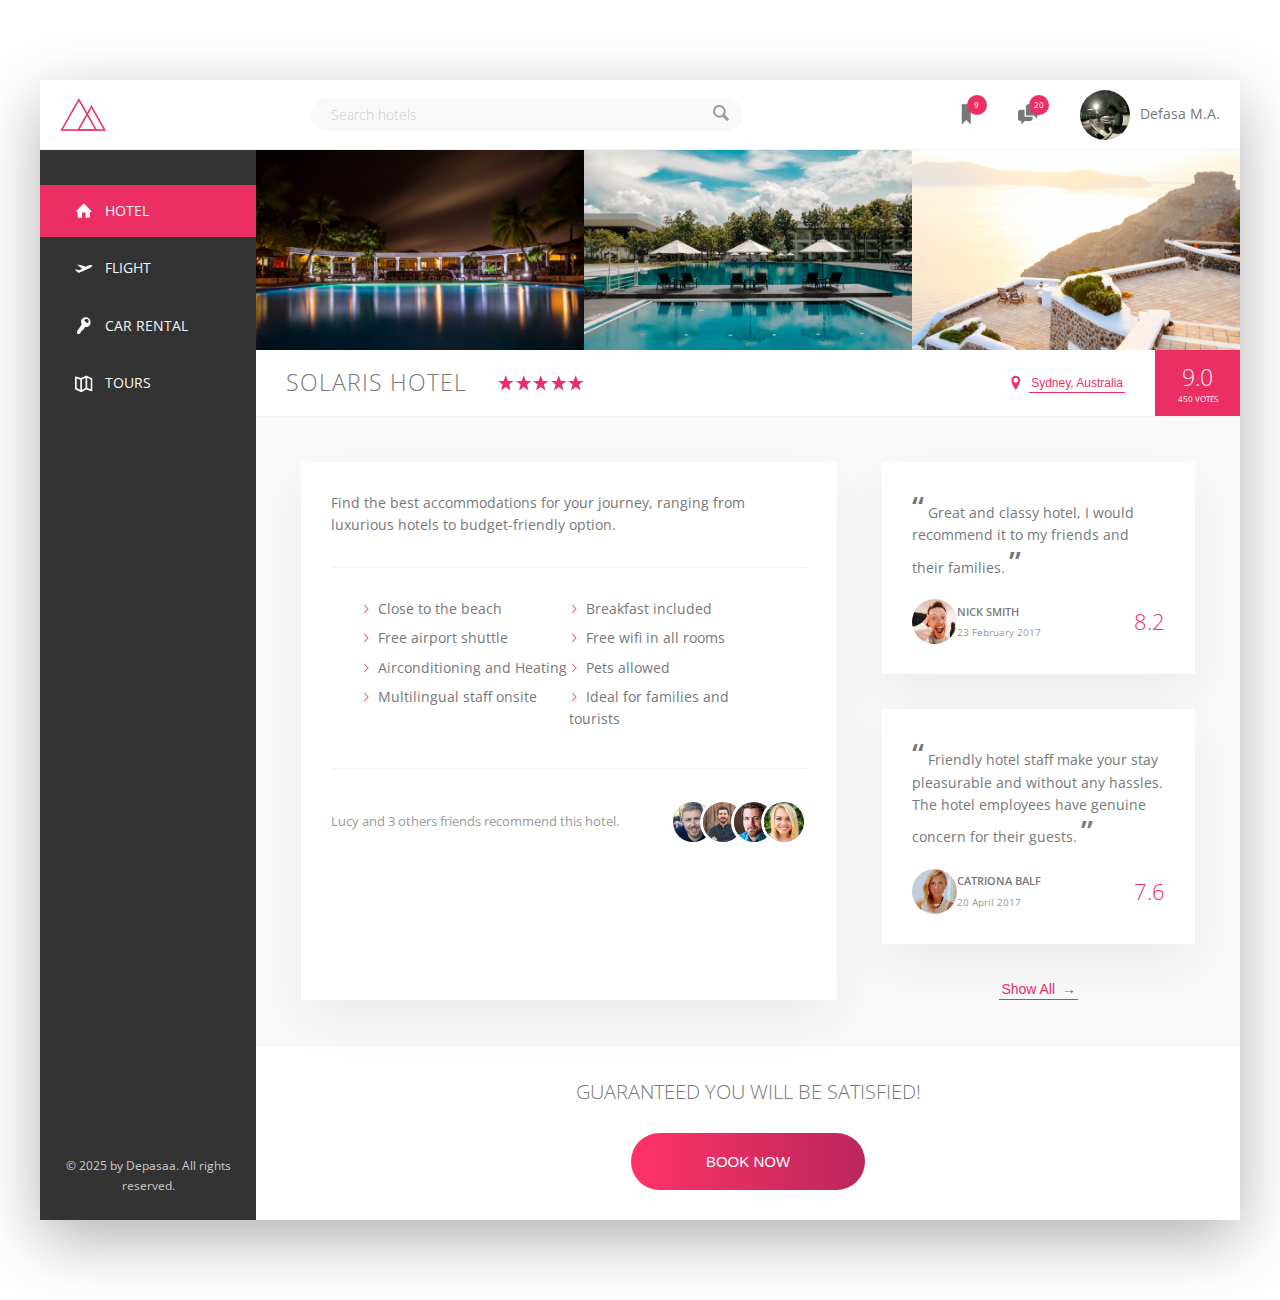
==== index.html @ 9e6db372 "first commit" ====
<!DOCTYPE html>
<html lang="en">
    <head>
        <meta charset="UTF-8">
        <meta name="viewport" content="width=device-width, initial-scale=1.0">
        
        <link href="https://fonts.googleapis.com/css?family=Open+Sans:300,400,600" rel="stylesheet">
        <link rel="stylesheet" href="css/style.css">
        <link rel="shortcut icon" type="image/png" href="img/favicon.png">
        
        <title>Project 2 Trillo </title>
    </head>
    <body>
        <div class="container">
          <header class="header">
            <img src="img/logo.png" alt="trillo logo" class="logo">
            <form action="#" class="search">
              <input type="text" class="search__input" placeholder="Search hotels">
              <button class="search__button">
                <svg class="search__icon">
                  <use xlink:href="img/sprite.svg#icon-magnifying-glass"></use>
                </svg>
              </button>
            </form>
            <nav class="user-nav">
              <div class="user-nav__icon-box">
                <svg class="user-nav__icon">
                    <use xlink:href="img/sprite.svg#icon-bookmark"></use>
                </svg>
                <span class="user-nav__notification">9</span>
              </div>
              <div class="user-nav__icon-box">
                  <svg class="user-nav__icon">
                      <use xlink:href="img/sprite.svg#icon-chat"></use>
                  </svg>
                  <span class="user-nav__notification">20</span>             
              </div>
              <div class="user-nav__user">
                <a href="profile.html" class="user-nav__user-link">
                  <img src="logo.jpg" alt="User photo" class="user-nav__user-photo">
                </a>
                <span class="user-nav__user-name">Defasa M.A.</span>
              </div>
            </nav>
          </header>
          <div class="content">
            <nav class="sidebar">
              <ul class="side-nav">
                <li class="side-nav__item side-nav__item--active">
                  <a href="index.html" class="side-nav__link">
                    <svg class="side-nav__icon">
                      <use xlink:href="img/sprite.svg#icon-home">
                      </use>
                    </svg>
                    <span>Hotel</span>
                  </a>
                </li>
                <li class="side-nav__item">
                    <a href="flight.html" class="side-nav__link">
                      <svg class="side-nav__icon">
                        <use xlink:href="img/sprite.svg#icon-aircraft-take-off">
                        </use>
                      </svg>
                      <span>Flight</span>
                    </a>
                  </li>
                  <li class="side-nav__item">
                    <a href="car.html" class="side-nav__link">
                      <svg class="side-nav__icon">
                        <use xlink:href="img/sprite.svg#icon-key">
                        </use>
                      </svg>
                      <span>Car Rental</span>
                    </a>
                  </li>
                  <li class="side-nav__item">
                    <a href="tours.html" class="side-nav__link">
                      <svg class="side-nav__icon">
                        <use xlink:href="img/sprite.svg#icon-map">
                        </use>
                      </svg>
                      <span>Tours</span>
                    </a>
                  </li>
              </ul>
              <div class="legal">
                &copy; 2025 by Depasaa. All rights reserved.
              </div>
            </nav>
            <!-- Hotel View Section -->
            <main class="hotel-view">
                <!-- GALLERY -->
                <div class="gallery">
                  <figure class="gallery__item">
                    <img src="img/hotel-1.jpg" alt="Photo of hotel 1" class="gallery__photo">
                  </figure>
                  <figure class="gallery__item">
                    <img src="img/hotel-2.jpg" alt="Photo of hotel 2" class="gallery__photo">
                  </figure>
                  <figure class="gallery__item">
                    <img src="img/hotel-3.jpg" alt="Photo of hotel 3" class="gallery__photo">
                  </figure>
                </div>
                
                <!-- HOTEL OVERVIEW -->
                <div class="overview">
                  <h1 class="overview__heading">Solaris Hotel</h1>
                  <div class="overview__stars">
                    <svg class="overview__icon-star">
                      <use xlink:href="img/sprite.svg#icon-star"></use>
                    </svg>
                    <svg class="overview__icon-star">
                      <use xlink:href="img/sprite.svg#icon-star"></use>
                    </svg>
                    <svg class="overview__icon-star">
                      <use xlink:href="img/sprite.svg#icon-star"></use>
                    </svg>
                    <svg class="overview__icon-star">
                      <use xlink:href="img/sprite.svg#icon-star"></use>
                    </svg>
                    <svg class="overview__icon-star">
                      <use xlink:href="img/sprite.svg#icon-star"></use>
                    </svg>
                  </div>

                  <div class="overview__location">
                      <svg class="overview__location--icon">
                        <use xlink:href="img/sprite.svg#icon-location-pin"></use>
                      </svg>
                      <button class="btn-inline">Sydney, Australia</button>
                  </div>

                  <div class="overview__rating">
                    <div class="overview__rating--average">9.0</div>
                    <div class="overview__rating--count">450 votes</div>
                  </div>
                </div>

                <!-- DETAILS -->
                <div class="detail">
                  <div class="description">
                    <p class="paragraph">
                      Find the best accommodations for your journey, ranging from luxurious hotels to budget-friendly option.
                    </p>

                    <ul class="list">
                      <li class="list__item">Close to the beach</li>
                      <li class="list__item">Breakfast included</li>
                      <li class="list__item">Free airport shuttle</li>
                      <li class="list__item">Free wifi in all rooms</li>
                      <li class="list__item">Airconditioning and Heating</li>
                      <li class="list__item">Pets allowed</li>
                      <li class="list__item">Multilingual staff onsite</li>
                      <li class="list__item">Ideal for families and tourists</li>
                    </ul>
                    <div class="recommend">
                      <p class="recommend__count">
                        Lucy and 3 others friends recommend this hotel.
                      </p>
                      <div class="recommend__friends">
                        <img src="img/user-3.jpg" alt="Friend 1" class="recommend__photo">
                        <img src="img/user-4.jpg" alt="Friend 2" class="recommend__photo">
                        <img src="img/user-5.jpg" alt="Friend 3" class="recommend__photo">
                        <img src="img/user-6.jpg" alt="Friend 4" class="recommend__photo">
                      </div>
                    </div>
                  </div>

                  <div class="user-reviews">
                    <figure class="review">
                      <blockquote class="review__text">
                        Great and classy hotel, I would recommend it to my friends and their families.
                      </blockquote>
                      <figcaption class="review__user">
                        <img src="img/user-1.jpg" alt="User 1" class="review__photo">
                        <div class="review__user--box">
                          <p class="review__user--name">Nick Smith</p>
                          <p class="review__user--date">23 February 2017</p>
                        </div>
                        <div class="review__rating">8.2</div>
                      </figcaption>
                    </figure>

                    <figure class="review">
                      <blockquote class="review__text">
                        Friendly hotel staff make your stay pleasurable and without any hassles. The hotel employees
                        have genuine concern for their guests.
                      </blockquote>
                      <figcaption class="review__user">
                        <img src="img/user-2.jpg" alt="User 2" class="review__photo">
                        <div class="review__user--box">
                            <p class="review__user--name">Catriona Balf</p>
                            <p class="review__user--date">20 April 2017</p>
                        </div>
                        <div class="review__rating">7.6</div>
                      </figcaption>
                    </figure>

                    <button class="btn-inline">Show All <span>&rarr;</span></button>
                  </div>
                </div>
                
                <div class="cta">
                  <h2 class="cta__book-now">
                    Guaranteed you will be satisfied!
                  </h2>
                  <button class="btn" onclick="location.href='bhotel.html'">
                    <span class="btn__visible">Book Now</span>
                    <span class="btn__hidden">Before it's to late!</span>
                  </button>                  
                </div>
            </main>
          </div>
        </div>
        <script>
          // Mendapatkan semua elemen menu
          const navItems = document.querySelectorAll('.side-nav__item');
          const currentPage = window.location.pathname.split('/').pop();
        
          // Iterasi semua elemen menu
          navItems.forEach((item) => {
            const link = item.querySelector('.side-nav__link');
            if (link.getAttribute('href') === currentPage) {
              item.classList.add('side-nav__item--active'); 
            } else {
              item.classList.remove('side-nav__item--active'); 
            }
          });
        </script>
        
        
    </body>
</html>
---- css/style.css ----
:root {
  --color-primary: #eb2f64;
  --color-primary-light: #FF3366;
  --color-primary-dark: #BA265D;
  --color-grey-light-1: #faf9f9;
  --color-grey-light-2: #f4f2f2;
  --color-grey-light-3: #f0eeee;
  --color-grey-light-4: #ccc;
  --color-grey-dark-1: #333;
  --color-grey-dark-2: #777;
  --color-grey-dark-3: #999;
  --shadow-dark: 0 2rem 6rem rgba(0, 0, 0, 0.3);
  --shadow-light: 0 2rem 5rem rgba(0, 0, 0, 0.06);
  --line: 1px solid var(--color-grey-light-2);
}

* {
  margin: 0;
  padding: 0;
}

*,
*::before,
*::after {
  box-sizing: inherit;
}

html {
  box-sizing: border-box;
  font-size: 62.5%;
}

@media only screen and (max-width: 68.75em) {
  html {
    font-size: 50%;
  }
}

body {
  font-family: 'Open Sans', sans-serif;
  font-weight: 400;
  line-height: 1.6;
  color: var(--color-grey-dark-2);
  background-image: linear-gradient(to right bottom, var(--color-grey-light-1), var(--color-grey-light));
  background-size: cover;
  background-repeat: no-repeat;
  min-height: 100vh;
  width: 100vw;
}

.container {
  max-width: 120rem;
  margin: 8rem auto;
  background-color: var(--color-grey-light-1);
  box-shadow: var(--shadow-dark);
  min-height: 50rem;
}

@media only screen and (max-width: 75em) {
  .container {
    margin: 0 auto;
    width: 100%;
    max-width: 100%;
  }
}

.header {
  font-size: 1.4rem;
  height: 7rem;
  background-color: #fff;
  border-bottom: var(--line);
  display: flex;
  justify-content: space-between;
  align-items: center;
  width: 100%;
}

.content {
  display: flex;
}

@media only screen and (max-width: 56.25em) {
  .content {
    flex-direction: column;
  }
}

.sidebar {
  background-color: var(--color-grey-dark-1);
  flex: 0 0 18%;
  display: flex;
  flex-direction: column;
  justify-content: space-between;
}

.hotel-view {
  background-color: #fff;
  flex: 1;
}

.detail {
  font-size: 1.4rem;
  display: flex;
  padding: 4.5rem;
  background-color: var(--color-grey-light-1);
  border-bottom: var(--line);
}

.description {
  background-color: #fff;
  box-shadow: var(--shadow-light);
  padding: 3rem;
  flex: 0 0 60%;
  margin-right: 4.5rem;
}

.user-reviews {
  flex: 1;
  display: flex;
  flex-direction: column;
  align-items: center;
}

.logo {
  height: 3.25rem;
  margin-left: 2rem;
}

.search {
  flex: 0 0 40%;
  display: flex;
  align-items: center;
  justify-content: center;
}

.search__input {
  color: inherit;
  font-family: inherit;
  font-size: inherit;
  background-color: var(--color-grey-light-1);
  border: none;
  padding: .7rem 2rem;
  border-radius: 10rem;
  width: 90%;
  transition: all 0.2s;
  margin-right: -3.25rem;
}

.search__input:focus {
  outline: none;
  width: 100%;
  background-color: var(--color-grey-light-2);
}

.search__input::-webkit-input-placeholder {
  font-weight: 100;
  color: var(--color-grey-light-4);
}

.search__input:focus+.search__button {
  background-color: var(--color-grey-light-2);
}

.search__button {
  border: none;
  background-color: var(--color-grey-light-1);
}

.search__button:focus {
  outline: none;
}

.search__button:active {
  transform: translateY(0.2rem);
}

.search__icon {
  height: 2rem;
  width: 2rem;
  fill: var(--color-grey-dark-3);
}

.user-nav {
  align-self: stretch;
  display: flex;
  justify-content: space-between;
  align-items: center;
}

.user-nav>* {
  padding: 0 2rem;
  cursor: pointer;
  height: 100%;
  display: flex;
  align-items: center;
}

.user-nav>*:hover {
  background: var(--color-primary-light-1);
}

.user-nav__icon-box {
  position: relative;
}

.user-nav__icon {
  height: 2.25rem;
  width: 2.25rem;
  fill: var(--color-grey-dark-2);
}

.user-nav__notification {
  font-size: 0.8rem;
  height: 1.75rem;
  width: 1.75rem;
  background-color: var(--color-primary);
  border-radius: 50%;
  color: #fff;
  padding: 1rem;
  position: absolute;
  top: 1.5rem;
  right: 1.1rem;
  display: flex;
  align-items: center;
  justify-content: center;
}

.user-nav__user-photo {
  height: 3.75rem;
  width: 3.75rem;
  border-radius: 50%;
  margin-right: 1rem;
}

.side-nav {
  font-size: 1.4rem;
  list-style: none;
  margin-top: 3.5rem;
  display: flex;
  flex-direction: column;
}

@media only screen and (max-width: 56.25em) {
  .side-nav {
    display: flex;
    flex-direction: row;
    margin: 0;
  }
}

.side-nav__item {
  position: relative;
}

.side-nav__item:not(:last-child) {
  margin-bottom: .5rem;
}

@media only screen and (max-width: 56.25em) {
  .side-nav__item:not(:last-child) {
    margin-bottom: 0;
  }
}

@media only screen and (max-width: 56.25em) {
  .side-nav__item {
    flex: 1;
    align-self: stretch;
    margin-bottom: 0 !important;
  }
}

.side-nav__item::before {
  content: "";
  position: absolute;
  top: 0;
  left: 0;
  height: 100%;
  width: 3px;
  background-color: var(--color-primary);
  transform: scaleY(0);
  transition: transform 0.2s, width 0.4s cubic-bezier(1, 0, 0, 1) 0.2s, background-color 0.1s;
}

.side-nav__item:hover::before,
.side-nav__item--active::before {
  transform: scaleY(1);
  width: 100%;
}

.side-nav__item:active::before {
  background-color: var(--color-primary-light);
}

.side-nav__link:link,
.side-nav__link:visited {
  color: var(--color-grey-light-1);
  display: block;
  text-transform: uppercase;
  padding: 1.5rem 3.5rem;
  position: relative;
  text-decoration: none;
  display: flex;
  align-items: center;
  z-index: 10;
}

@media only screen and (max-width: 56.25em) {

  .side-nav__link:link,
  .side-nav__link:visited {
    justify-content: center;
  }
}

.side-nav__icon {
  width: 1.75rem;
  height: 1.75rem;
  margin-right: 1.2rem;
  fill: currentColor;
}

.legal {
  color: var(--color-grey-light-4);
  font-size: 1.2rem;
  padding: 2.5rem;
  text-align: center;
}

@media only screen and (max-width: 56.25em) {
  .legal {
    display: none;
  }
}

.gallery {
  display: flex;
}

.gallery__item {
  flex: 1;
  overflow: hidden; /* Prevents overflow */
}

.gallery__photo {
  width: 100%; /* Ensures the image fills its container */
  height: 200px; /* Ensures uniform height */
  object-fit: cover; /* Maintains aspect ratio while cropping */
  margin: 0; /* Removes default margin */
  padding: 0; /* Removes default padding */
  display: block; /* Ensures no extra spacing from inline behavior */
}

.overview {
  border-bottom: var(--line);
  display: flex;
  align-items: center;
}

.overview__heading {
  font-size: 2.25rem;
  font-weight: 300;
  letter-spacing: 1px;
  padding: 1.5rem 3rem;
  text-transform: uppercase;
}

.overview__stars {
  display: flex;
  margin-right: auto;
}

.overview__icon-star,
.overview__location--icon {
  height: 1.75rem;
  width: 1.75rem;
  fill: var(--color-primary);
}

.overview__location {
  align-items: center;
  display: flex;
  font-size: 1.2rem;
}

.overview__location--icon {
  margin-right: .5rem;
}

.overview__rating {
  align-self: stretch;
  background-color: var(--color-primary);
  color: #fff;
  display: flex;
  justify-content: center;
  align-items: center;
  flex-direction: column;
  margin-left: 3rem;
  padding: 0 2.25rem;
}

.overview__rating--count {
  font-size: .8rem;
  text-transform: uppercase;
}

.overview__rating--average {
  color: var(--color-grey-light-1);
  font-size: 2.25rem;
  font-weight: 300;
  margin-bottom: -3px;
}

.btn-inline {
  background-color: transparent;
  border: none;
  border-bottom: currentColor 1px solid;
  cursor: pointer;
  display: inline-block;
  color: var(--color-primary);
  font-size: inherit;
  padding: 2px;
  transition: all .2s;
}

.btn-inline span {
  margin-left: .3rem;
  transition: margin-left 0.2s;
}

.btn-inline:hover {
  color: var(--color-grey-dark-1);
}

.btn-inline:hover span {
  margin-left: .8rem;
}

.btn-inline:focus {
  animation: pulsate 1s infinite;
  outline: none;
}

@keyframes pulsate {
  0% {
    transform: scale(1);
    box-shadow: none;
  }

  50% {
    transform: scale(1.05);
    box-shadow: 0 1rem 4rem rgba(0, 0, 0, 0.25);
  }

  100% {
    transform: scale(1);
    box-shadow: none;
  }
}

.paragraph:not(:last-of-type) {
  margin-bottom: 2rem;
}

.list {
  list-style: none;
  margin: 3rem 0;
  padding: 3rem;
  border-top: var(--line);
  border-bottom: var(--line);
  display: flex;
  flex-wrap: wrap;
}

.list__item {
  flex: 0 0 50%;
  margin-bottom: .7rem;
}

@media only screen and (max-width: 56.25em) {
  .list__item {
    flex: 0 0 100;
  }
}

.list__item::before {
  content: "";
  display: inline-block;
  height: 1rem;
  width: 1rem;
  margin-right: .7rem;
  background-color: var(--color-primary);
  -webkit-mask-image: url(../img/chevron-thin-right.svg);
  -webkit-mask-size: cover;
  mask-image: url(../img/chevron-thin-right.svg);
  mask-size: cover;
}

.recommend {
  font-size: 1.3rem;
  color: var(--color-grey-dark-3);
  display: flex;
  align-items: center;
}

.recommend__count {
  margin-right: auto;
}

.recommend__friends {
  display: flex;
}

.recommend__photo {
  box-sizing: content-box;
  height: 4rem;
  width: 4rem;
  border-radius: 50%;
  border: 3px solid white;
}

.recommend__photo:not(:last-child) {
  margin-right: -1.55rem;
}

.review {
  background-color: #fff;
  box-shadow: var(--shadow-light);
  padding: 3rem;
  margin-bottom: 3.5rem;
}

.review__text {
  margin-bottom: 2rem;
}

.review__user {
  display: flex;
  justify-content: space-between;
  align-items: center;
}

.review__photo {
  height: 4.5rem;
  width: 4.5rem;
  border-radius: 50%;
  margin-right: rem;
}

.review__user--box {
  margin-right: auto;
}

.review__user--name {
  font-size: 1.1rem;
  font-weight: 600;
  text-transform: uppercase;
  margin-bottom: .4rem;
}

.review__user--date {
  color: var(--color-grey-dark-3);
  font-size: 1rem;
}

.review__rating {
  color: var(--color-primary);
  font-size: 2.2rem;
  font-weight: 300;
}

.review__text::before {
  content: "\201C";
  font-size: 3rem;
  font-weight: 600;
  color: var(--color-grey-dark-2);
  line-height: 1;
}

.review__text::after {
  content: "\201D";
  font-size: 3rem;
  font-weight: 600;
  color: var(--color-grey-dark-2);
  line-height: 1;
}

.cta {
  padding: 3rem;
  text-align: center;
}

.cta__book-now {
  font-weight: 300;
  font-size: 2rem;
  margin-bottom: 2.5rem;
  text-transform: uppercase;
}

.btn {
  background-image: linear-gradient(to right, var(--color-primary-light), var(--color-primary-dark));
  border: none;
  border-radius: 100px;
  color: #fff;
  cursor: pointer;
  font-size: 1.5rem;
  font-weight: 300;
  position: relative;
  text-transform: uppercase;
  overflow: hidden;
}

.btn>* {
  height: 100%;
  width: 100%;
  transition: all 0.2s;
}

.btn__visible {
  display: inline-block;
  padding: 2rem 7.5rem;
}

.btn__hidden {
  display: inline-block;
  padding: 2rem 0;
  position: absolute;
  color: inherit;
  left: 0;
  top: -100%;
}

.btn:focus {
  outline: none;
  animation: pulsate 1s infinite;
}

.btn:hover {
  background-image: linear-gradient(to right, var(--color-primary-dark), var(--color-primary-light));
}

.btn:hover .btn__visible {
  transform: translateY(100%);
}

.btn:hover .btn__hidden {
  top: 0;
}
.user-nav__user-link {
  display: inline-block;
  border-radius: 50%; /* Membuat lingkaran */
}

.user-nav__user-link img {
  display: block;
  width: 50px; /* Ukuran gambar */
  height: 50px; /* Ukuran gambar */
  object-fit: cover; /* Agar gambar tetap proporsional */
  transition: transform 0.3s ease; /* Animasi saat hover */
}

.user-nav__user-link:hover img {
  transform: scale(1.1); /* Zoom in pada hover */
}
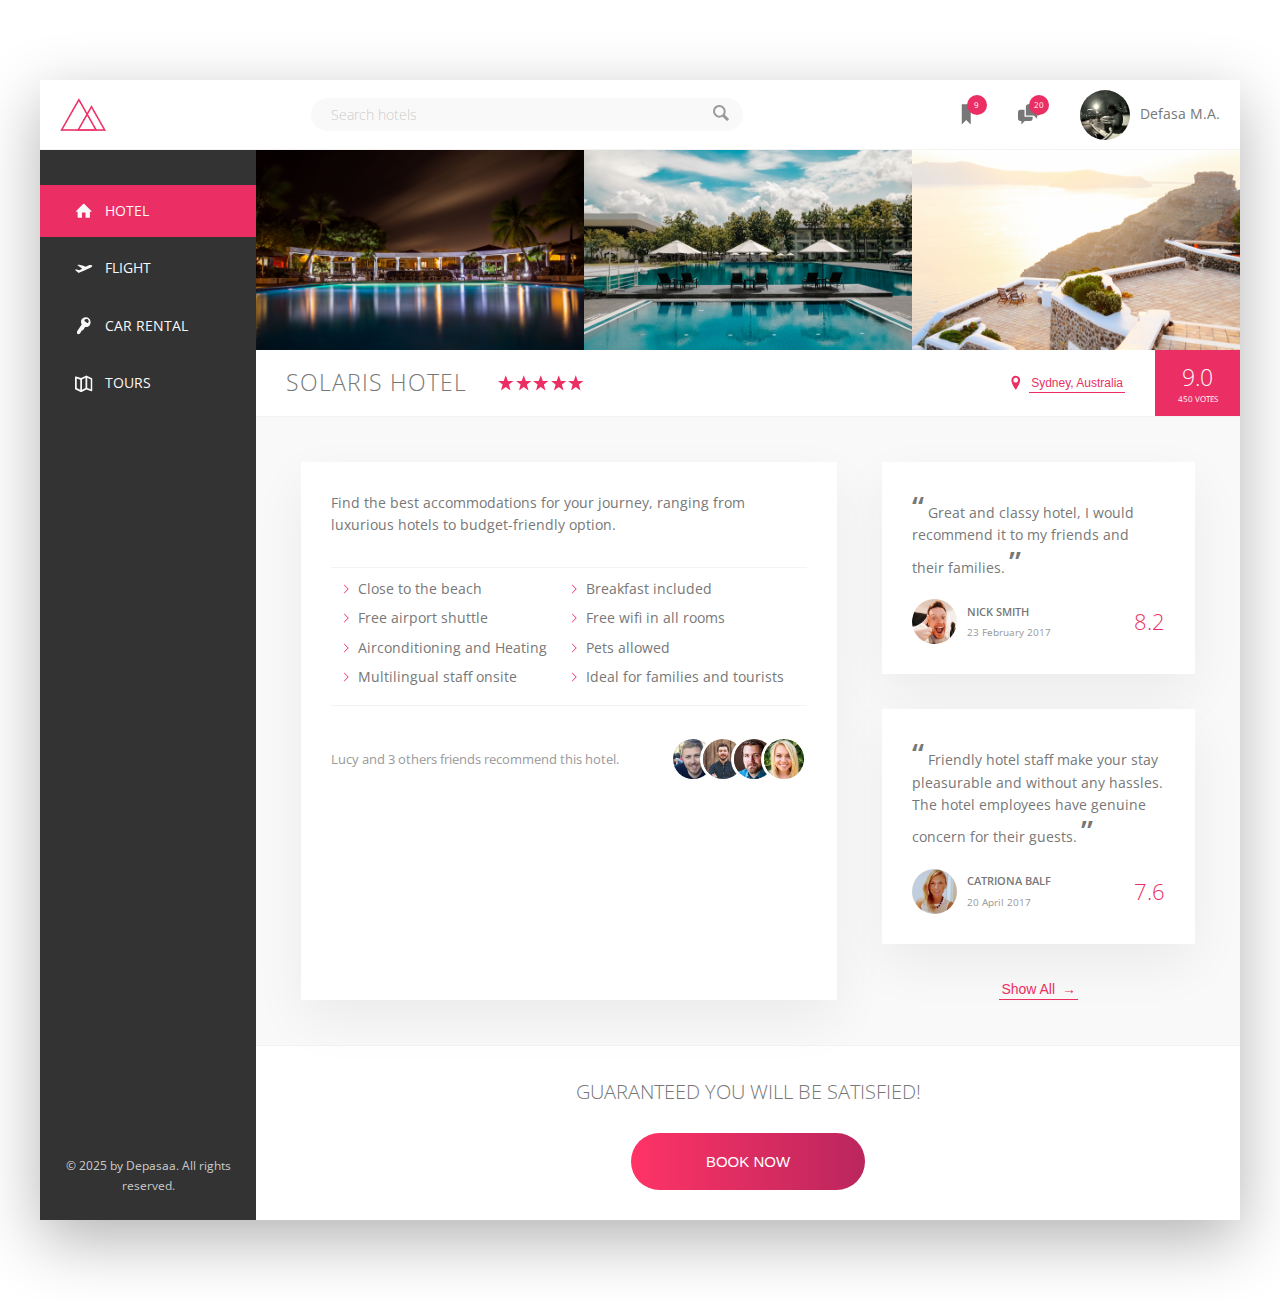
==== commit 12e22597: "revisi 1 trillo done" ====
--- a/index.html
+++ b/index.html
@@ -1,3 +1,5 @@
+<!--trillo-defasa.vercel.app-->
+
 <!DOCTYPE html>
 <html lang="en">
     <head>
--- a/css/style.css
+++ b/css/style.css
@@ -465,7 +465,7 @@
 .list {
   list-style: none;
   margin: 3rem 0;
-  padding: 3rem;
+  padding: 1rem;
   border-top: var(--line);
   border-bottom: var(--line);
   display: flex;
@@ -538,6 +538,7 @@
   display: flex;
   justify-content: space-between;
   align-items: center;
+  gap: 1rem;
 }
 
 .review__photo {
